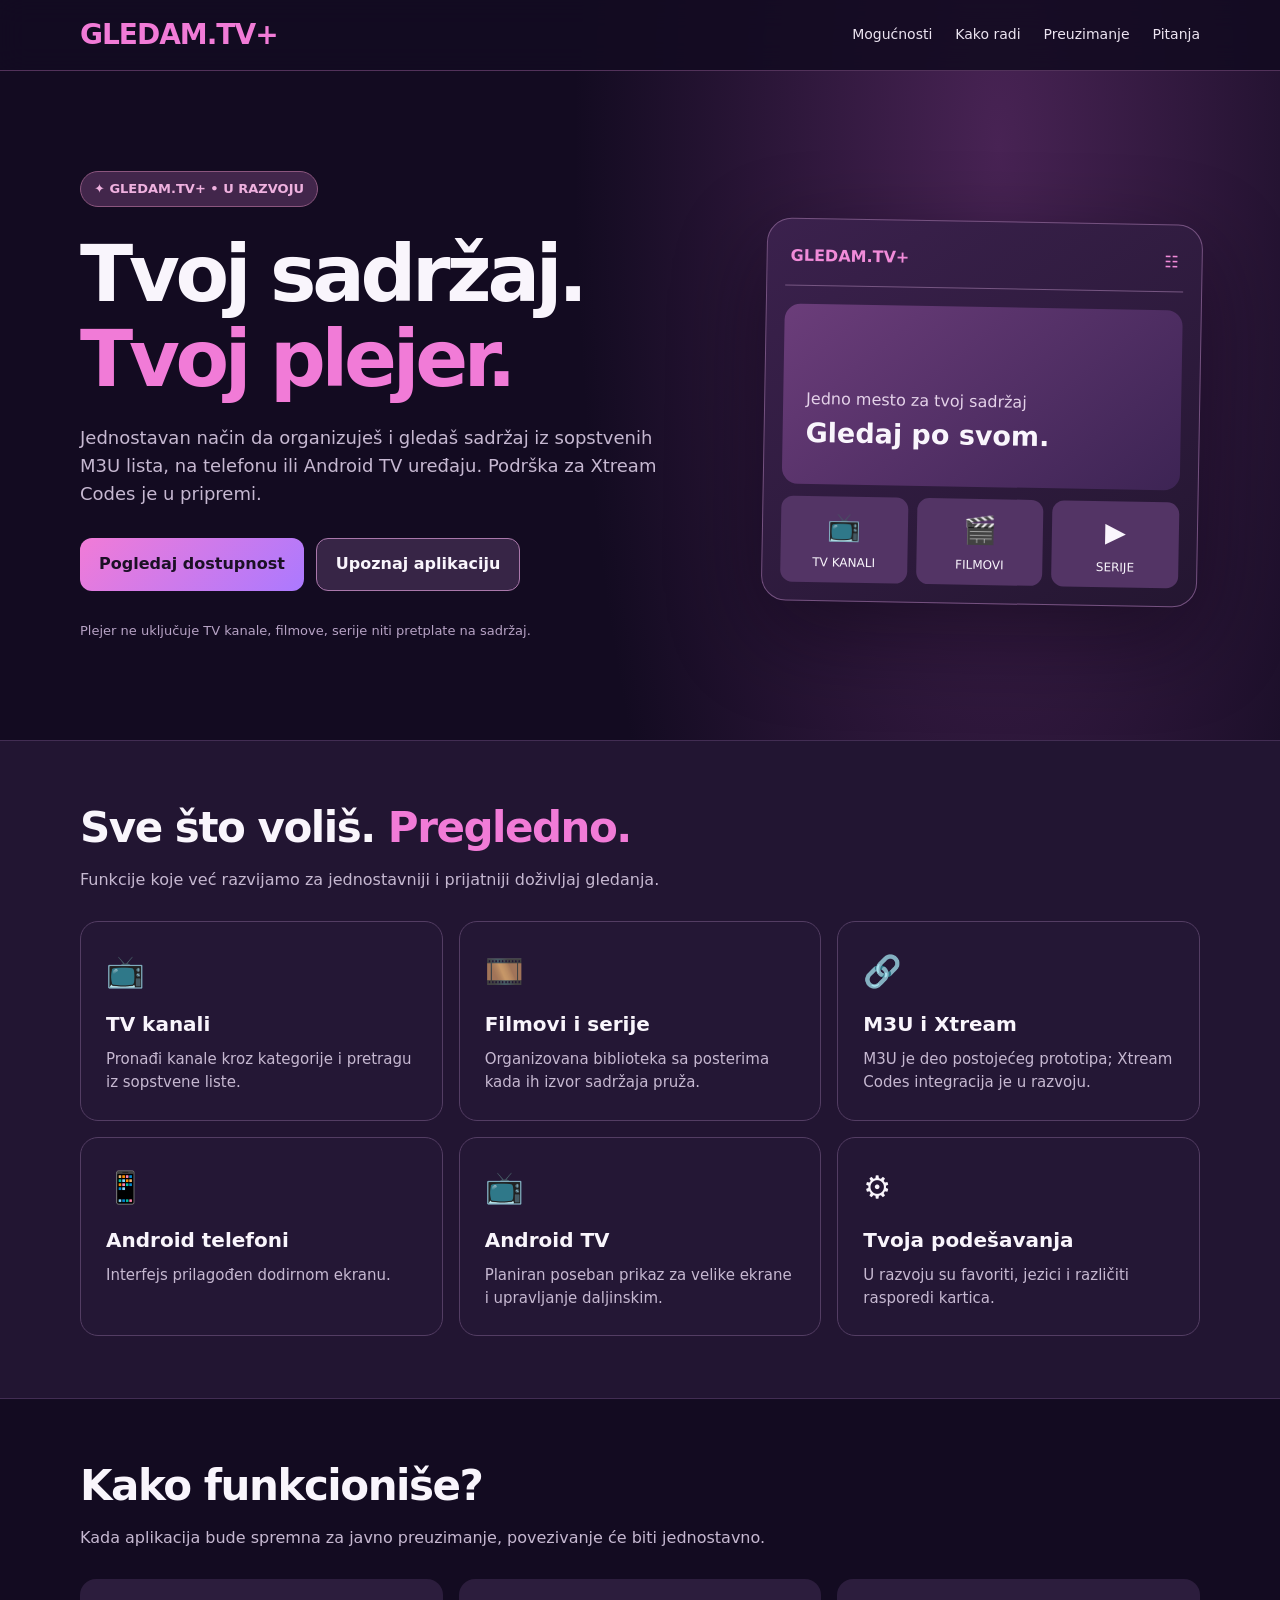
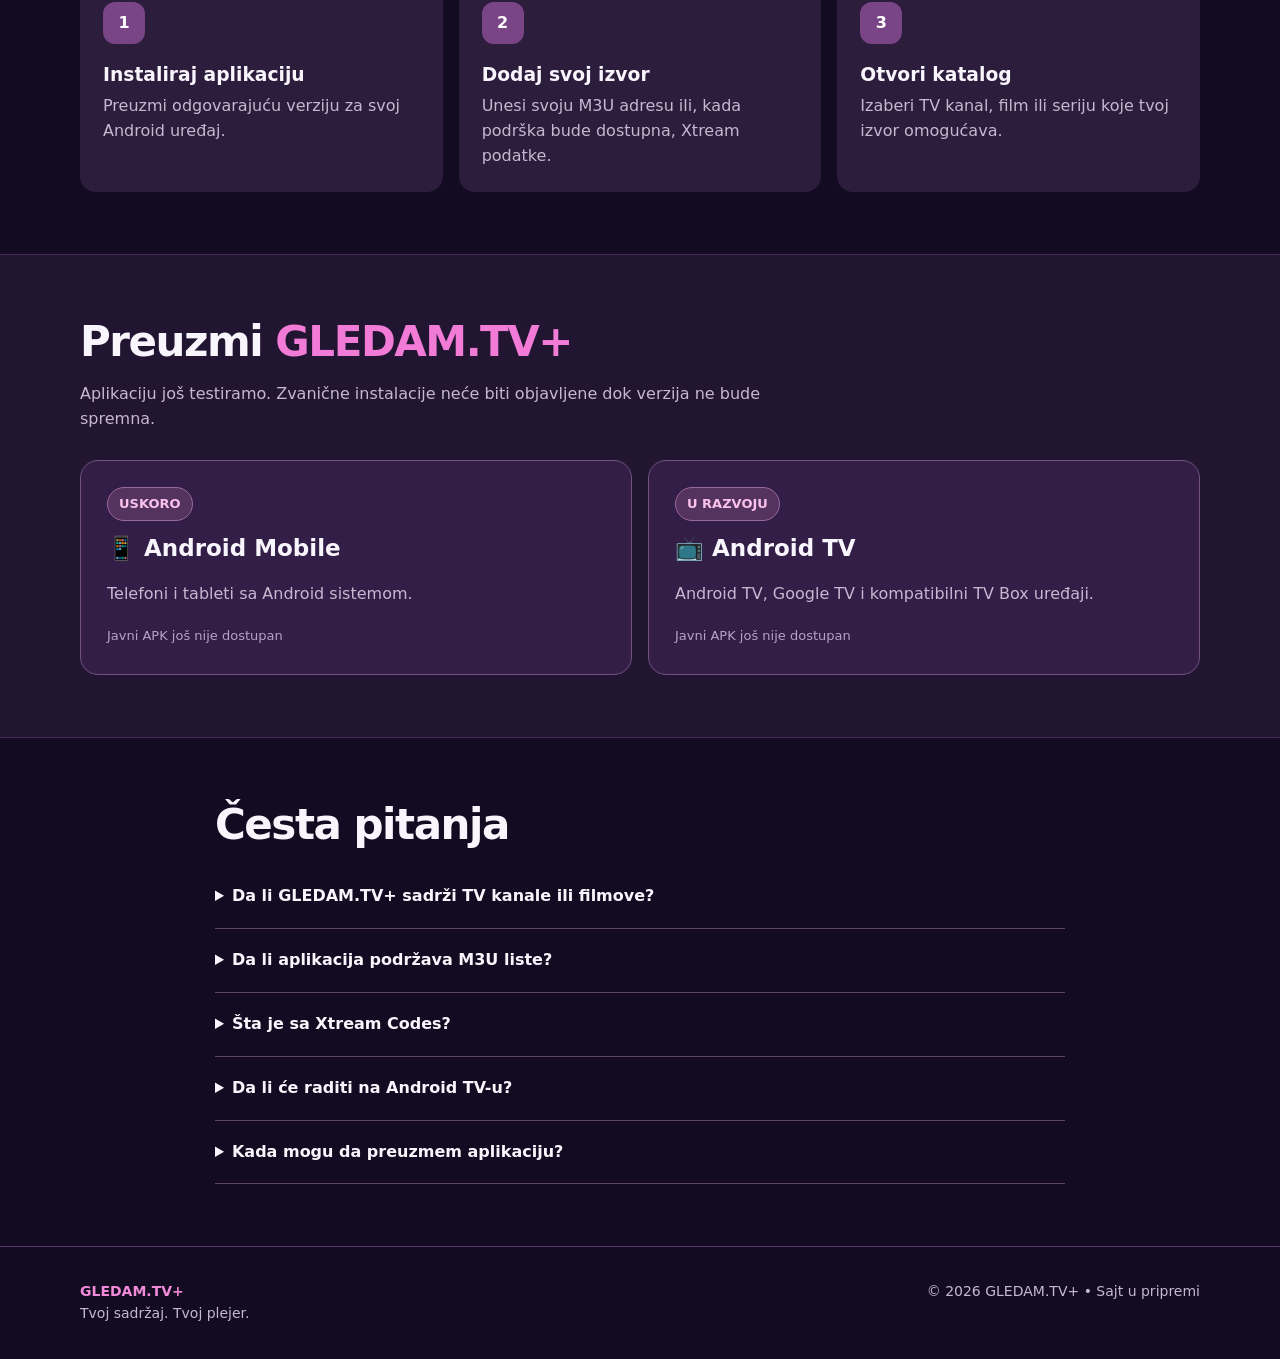
==== index.html @ 17473d29 "Add files via upload" ====
<!doctype html>
<html lang="sr">
<head>
  <meta charset="utf-8">
  <meta name="viewport" content="width=device-width, initial-scale=1">
  <meta name="theme-color" content="#130b21">
  <meta name="description" content="GLEDAM.TV+ je plejer za Android telefone i Android TV uređaje koji podržava korisničke M3U liste i planiranu Xtream Codes integraciju.">
  <title>GLEDAM.TV+ | Tvoj sadržaj. Tvoj plejer.</title>
  <style>
    :root{color-scheme:dark;--bg:#130b21;--panel:#241735;--panel2:#321e46;--ink:#f9f5fc;--muted:#c6b8d1;--pink:#f17bd7;--purple:#9d6cf1;--line:#594269}
    *{box-sizing:border-box}html{scroll-behavior:smooth}body{margin:0;background:radial-gradient(ellipse at 78% 5%,#482354 0%,transparent 30%),var(--bg);color:var(--ink);font-family:system-ui,-apple-system,"Segoe UI",Arial,sans-serif;line-height:1.55}a{color:inherit}button{font:inherit}.wrap{width:min(1120px,calc(100% - 36px));margin:auto}.skip{position:absolute;left:-9999px}.skip:focus{left:16px;top:10px;z-index:20;padding:12px;background:white;color:black}.top{position:sticky;top:0;z-index:10;background:#130b21e8;border-bottom:1px solid #52325a;backdrop-filter:blur(14px)}.bar{min-height:70px;display:flex;align-items:center;justify-content:space-between;gap:12px}.logo{font-size:clamp(21px,4vw,28px);font-weight:850;letter-spacing:-1px;color:var(--pink);text-decoration:none}.nav{display:flex;align-items:center;gap:23px}.nav a{text-decoration:none;color:#ece4f1;font-size:14px}.nav a:hover,.nav a:focus-visible{color:var(--pink)}.menu-toggle{display:none;border:1px solid var(--line);background:var(--panel);color:white;border-radius:10px;padding:8px 13px}.hero{padding:100px 0 86px;display:grid;grid-template-columns:1.2fr .8fr;align-items:center;gap:30px}.eyebrow{display:inline-flex;gap:8px;align-items:center;border:1px solid #8b567e;border-radius:40px;padding:7px 13px;color:#efb1df;background:#42264b;font-weight:600;font-size:13px}h1{font-size:clamp(42px,7vw,78px);line-height:1.09;letter-spacing:-.055em;margin:25px 0 22px}h1 span,.section-heading em{color:var(--pink);font-style:normal}.lead{font-size:18px;color:var(--muted);max-width:610px}.actions{display:flex;gap:12px;flex-wrap:wrap;margin:30px 0}.btn{display:inline-flex;justify-content:center;align-items:center;text-decoration:none;border:1px solid #aa78ab;background:#372546;border-radius:12px;padding:13px 19px;font-weight:700;min-height:48px}.btn.primary{background:linear-gradient(135deg,var(--pink),#ab79ff);border:0;color:#1b1025}.btn:hover{filter:brightness(1.12)}.small{font-size:13px;color:#b7a3c5}.showcase{background:linear-gradient(145deg,#3b214d,#241631);padding:18px;border:1px solid #755280;border-radius:25px;box-shadow:0 30px 90px #08041077;transform:rotate(1deg)}.showcase-header{display:flex;justify-content:space-between;align-items:center;border-bottom:1px solid #765682;padding:7px 5px 16px;color:#f18bd9;font-weight:800}.showcase-main{margin-top:18px;background:linear-gradient(140deg,#6b3d7a,#3d2454);border-radius:16px;padding:30px 23px;min-height:180px;display:flex;flex-direction:column;justify-content:end}.showcase-main b{font-size:27px}.showcase-main span{color:#e4d2e9}.tiles{display:grid;grid-template-columns:repeat(3,1fr);gap:9px;margin-top:12px}.tile{border-radius:12px;background:#533465;min-height:86px;display:flex;flex-direction:column;align-items:center;justify-content:center;font-size:12px;gap:6px}.tile span{font-size:27px}section{padding:62px 0;scroll-margin-top:80px}.section-heading{font-size:clamp(28px,4vw,42px);line-height:1.2;margin:0 0 15px;letter-spacing:-.035em}.section-lead{color:var(--muted);max-width:720px;margin:0 0 28px}.cards{display:grid;grid-template-columns:repeat(3,1fr);gap:16px}.card{background:var(--panel);border:1px solid #533d63;border-radius:18px;padding:25px}.card .symbol{font-size:31px}.card h3{margin:14px 0 8px;font-size:20px}.card p{margin:0;color:var(--muted);font-size:15px}.band{background:#221532;border-top:1px solid #422d53;border-bottom:1px solid #422d53}.steps{display:grid;grid-template-columns:repeat(3,1fr);gap:16px;counter-reset:steps}.step{counter-increment:steps;padding:23px;background:#2c1d3d;border-radius:16px}.step:before{content:counter(steps);display:grid;place-items:center;width:42px;height:42px;background:#794586;border-radius:12px;color:white;font-weight:900}.step h3{margin:16px 0 5px}.step p{color:var(--muted);margin:0}.downloads{display:grid;grid-template-columns:1fr 1fr;gap:16px}.download{border:1px solid #72527e;background:var(--panel2);border-radius:18px;padding:26px}.download h3{font-size:23px;margin:10px 0}.download p{color:var(--muted)}.pill{display:inline-block;background:#54335e;border:1px solid #9868a2;border-radius:50px;color:#f9c1ec;padding:6px 11px;font-size:13px;font-weight:750}.faq{max-width:850px}details{border-bottom:1px solid #5a4468;padding:19px 0}summary{cursor:pointer;font-weight:700}details p{color:var(--muted);margin:12px 0 0}footer{border-top:1px solid #4f3861;padding:34px 0;color:var(--muted);font-size:14px}.footer-row{display:flex;justify-content:space-between;gap:16px;flex-wrap:wrap}a:focus-visible,button:focus-visible,summary:focus-visible{outline:3px solid #ffc4eb;outline-offset:3px}@media(max-width:800px){.hero{grid-template-columns:1fr;padding:63px 0}.showcase{max-width:540px;transform:none}.cards,.steps{grid-template-columns:1fr 1fr}}@media(max-width:580px){.menu-toggle{display:block}.nav{display:none;position:absolute;top:70px;left:0;right:0;background:#21142f;border-bottom:1px solid #72527e;flex-direction:column;align-items:stretch;padding:18px}.nav.open{display:flex}.nav a{padding:7px}.cards,.steps,.downloads{grid-template-columns:1fr}.hero{padding:50px 0 32px}section{padding:45px 0}.actions .btn{width:100%}}
  </style>
</head>
<body>
  <a class="skip" href="#main">Pređi na sadržaj</a>
  <header class="top"><div class="wrap bar"><a class="logo" href="#vrh">GLEDAM.TV+</a><button class="menu-toggle" id="menuToggle" aria-expanded="false" aria-controls="nav">☰ Meni</button><nav id="nav" class="nav" aria-label="Glavna navigacija"><a href="#mogucnosti">Mogućnosti</a><a href="#kako-radi">Kako radi</a><a href="#preuzmi">Preuzimanje</a><a href="#pitanja">Pitanja</a></nav></div></header>
  <main id="main">
    <div class="wrap hero" id="vrh"><div><span class="eyebrow">✦ GLEDAM.TV+ • U RAZVOJU</span><h1>Tvoj sadržaj.<br><span>Tvoj plejer.</span></h1><p class="lead">Jednostavan način da organizuješ i gledaš sadržaj iz sopstvenih M3U lista, na telefonu ili Android TV uređaju. Podrška za Xtream Codes je u pripremi.</p><div class="actions"><a class="btn primary" href="#preuzmi">Pogledaj dostupnost</a><a class="btn" href="#mogucnosti">Upoznaj aplikaciju</a></div><p class="small">Plejer ne uključuje TV kanale, filmove, serije niti pretplate na sadržaj.</p></div><div class="showcase" aria-label="Ilustrativni pregled buduće aplikacije"><div class="showcase-header"><span>GLEDAM.TV+</span><span>☷</span></div><div class="showcase-main"><span>Jedno mesto za tvoj sadržaj</span><b>Gledaj po svom.</b></div><div class="tiles"><div class="tile"><span>📺</span>TV KANALI</div><div class="tile"><span>🎬</span>FILMOVI</div><div class="tile"><span>▶</span>SERIJE</div></div></div></div>
    <section class="band" id="mogucnosti"><div class="wrap"><h2 class="section-heading">Sve što voliš. <em>Pregledno.</em></h2><p class="section-lead">Funkcije koje već razvijamo za jednostavniji i prijatniji doživljaj gledanja.</p><div class="cards"><article class="card"><div class="symbol">📺</div><h3>TV kanali</h3><p>Pronađi kanale kroz kategorije i pretragu iz sopstvene liste.</p></article><article class="card"><div class="symbol">🎞️</div><h3>Filmovi i serije</h3><p>Organizovana biblioteka sa posterima kada ih izvor sadržaja pruža.</p></article><article class="card"><div class="symbol">🔗</div><h3>M3U i Xtream</h3><p>M3U je deo postojećeg prototipa; Xtream Codes integracija je u razvoju.</p></article><article class="card"><div class="symbol">📱</div><h3>Android telefoni</h3><p>Interfejs prilagođen dodirnom ekranu.</p></article><article class="card"><div class="symbol">📺</div><h3>Android TV</h3><p>Planiran poseban prikaz za velike ekrane i upravljanje daljinskim.</p></article><article class="card"><div class="symbol">⚙️</div><h3>Tvoja podešavanja</h3><p>U razvoju su favoriti, jezici i različiti rasporedi kartica.</p></article></div></div></section>
    <section id="kako-radi"><div class="wrap"><h2 class="section-heading">Kako funkcioniše?</h2><p class="section-lead">Kada aplikacija bude spremna za javno preuzimanje, povezivanje će biti jednostavno.</p><div class="steps"><div class="step"><h3>Instaliraj aplikaciju</h3><p>Preuzmi odgovarajuću verziju za svoj Android uređaj.</p></div><div class="step"><h3>Dodaj svoj izvor</h3><p>Unesi svoju M3U adresu ili, kada podrška bude dostupna, Xtream podatke.</p></div><div class="step"><h3>Otvori katalog</h3><p>Izaberi TV kanal, film ili seriju koje tvoj izvor omogućava.</p></div></div></div></section>
    <section class="band" id="preuzmi"><div class="wrap"><h2 class="section-heading">Preuzmi <em>GLEDAM.TV+</em></h2><p class="section-lead">Aplikaciju još testiramo. Zvanične instalacije neće biti objavljene dok verzija ne bude spremna.</p><div class="downloads"><article class="download"><span class="pill">USKORO</span><h3>📱 Android Mobile</h3><p>Telefoni i tableti sa Android sistemom.</p><span class="small">Javni APK još nije dostupan</span></article><article class="download"><span class="pill">U RAZVOJU</span><h3>📺 Android TV</h3><p>Android TV, Google TV i kompatibilni TV Box uređaji.</p><span class="small">Javni APK još nije dostupan</span></article></div></div></section>
    <section id="pitanja"><div class="wrap faq"><h2 class="section-heading">Česta pitanja</h2><details><summary>Da li GLEDAM.TV+ sadrži TV kanale ili filmove?</summary><p>Ne. GLEDAM.TV+ je plejer. Korisnik dodaje svoj izvor sadržaja i odgovoran je za njegovo ovlašćeno korišćenje.</p></details><details><summary>Da li aplikacija podržava M3U liste?</summary><p>M3U podrška postoji u razvojnom prototipu. Javno izdanje još nije dostupno.</p></details><details><summary>Šta je sa Xtream Codes?</summary><p>Integracija je u razvoju i biće dostupna kada je završimo i testiramo.</p></details><details><summary>Da li će raditi na Android TV-u?</summary><p>Planiramo verziju prilagođenu televizorima i daljinskom upravljaču. Kompatibilnost ćemo potvrditi testiranjem.</p></details><details><summary>Kada mogu da preuzmem aplikaciju?</summary><p>Datum javnog izdanja još nije određen. Ova stranica će biti ažurirana kada instalacioni fajl bude spreman.</p></details></div></section>
  </main>
  <footer><div class="wrap footer-row"><div><strong style="color:#f18bd9">GLEDAM.TV+</strong><br>Tvoj sadržaj. Tvoj plejer.</div><div>© <span id="year">2026</span> GLEDAM.TV+ • Sajt u pripremi</div></div></footer>
  <script>
    const btn=document.getElementById('menuToggle'),nav=document.getElementById('nav');
    btn.addEventListener('click',()=>{const open=nav.classList.toggle('open');btn.setAttribute('aria-expanded',String(open));});
    nav.querySelectorAll('a').forEach(a=>a.addEventListener('click',()=>{nav.classList.remove('open');btn.setAttribute('aria-expanded','false');}));
    document.getElementById('year').textContent=new Date().getFullYear();
  </script>
</body>
</html>
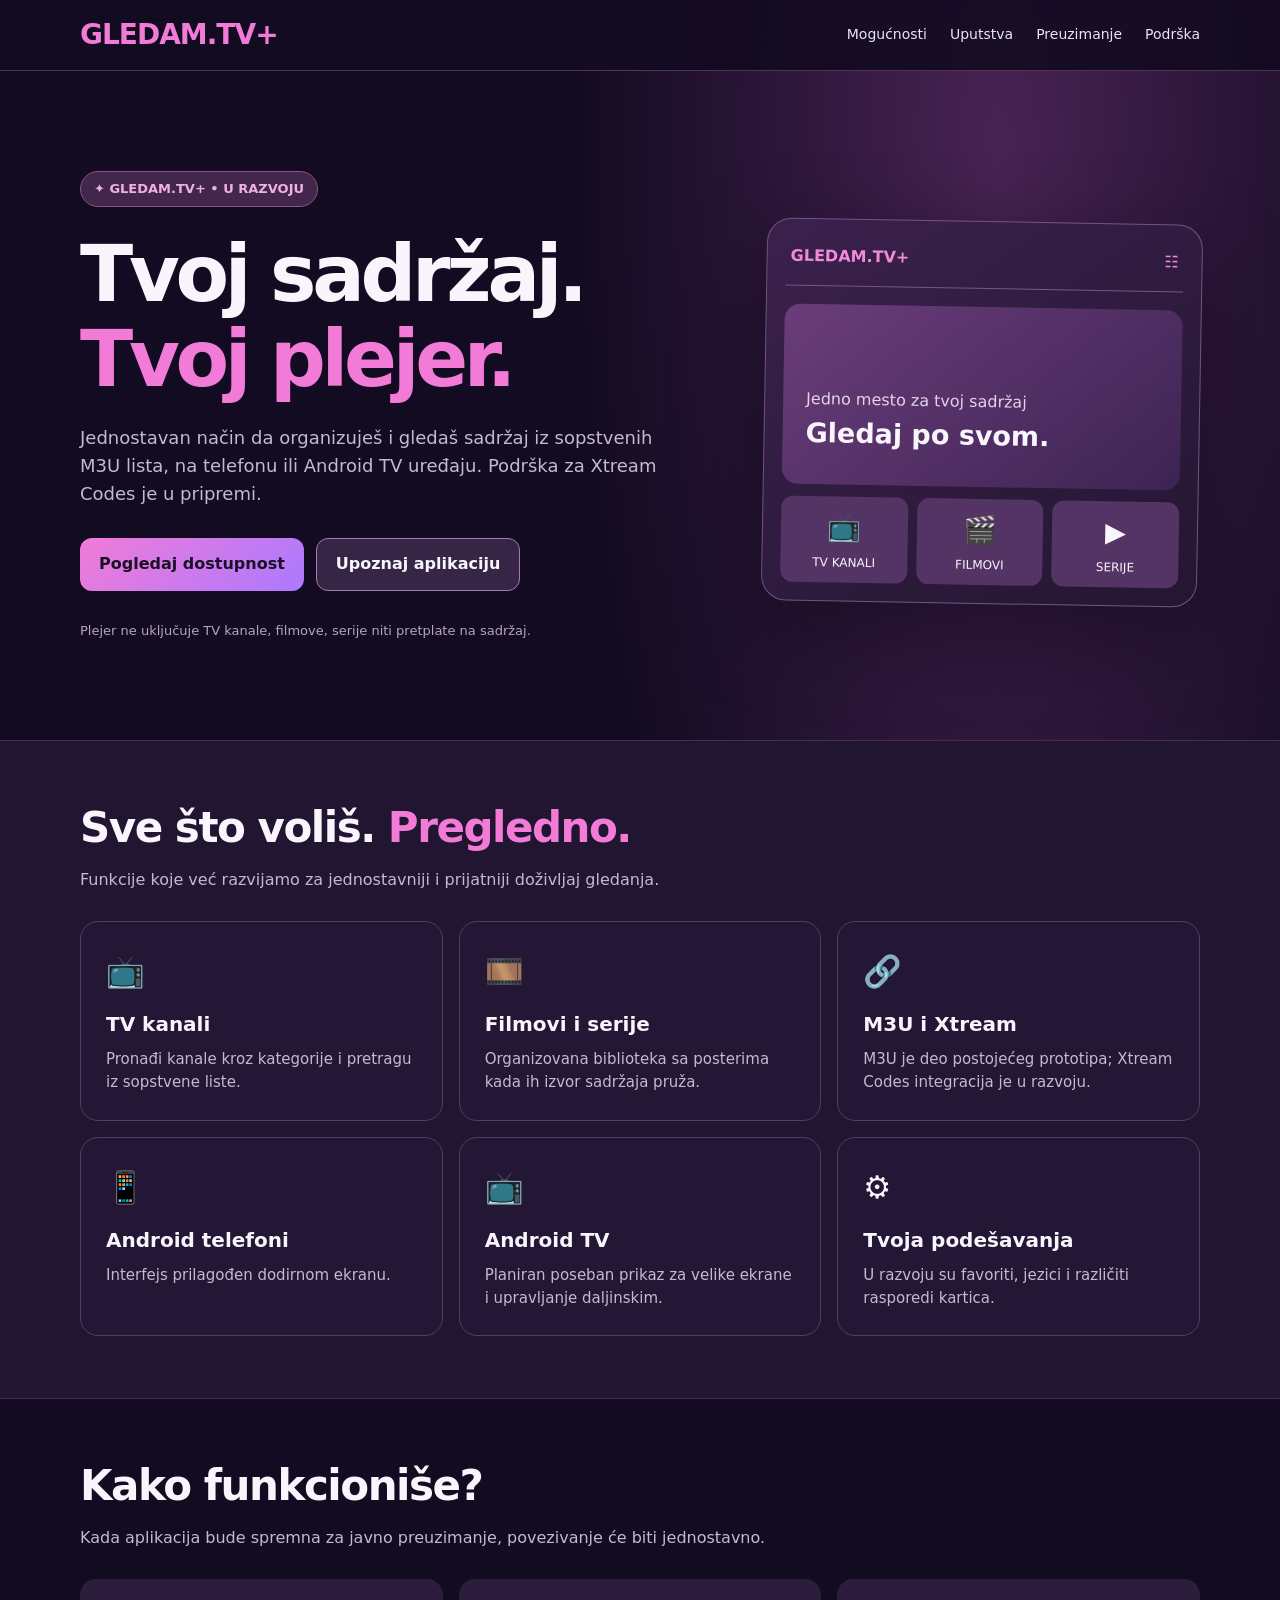
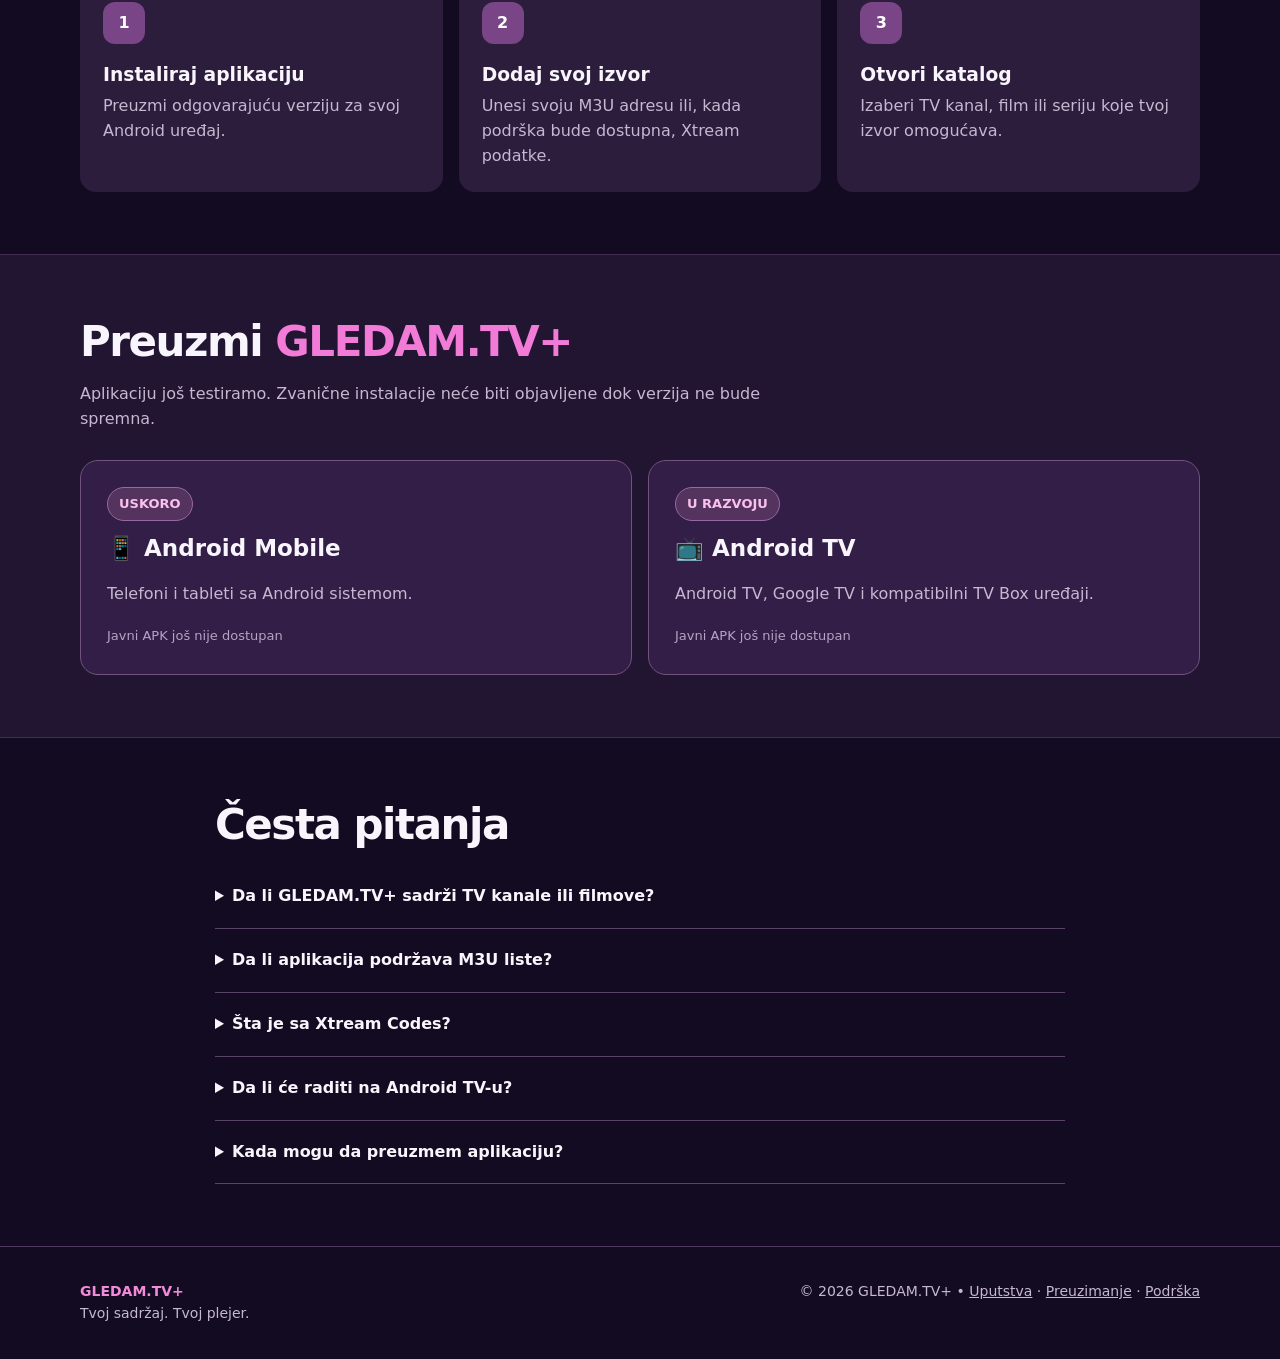
==== commit aae69520: "Add files via upload" ====
--- a/index.html
+++ b/index.html
@@ -13,15 +13,15 @@
 </head>
 <body>
   <a class="skip" href="#main">Pređi na sadržaj</a>
-  <header class="top"><div class="wrap bar"><a class="logo" href="#vrh">GLEDAM.TV+</a><button class="menu-toggle" id="menuToggle" aria-expanded="false" aria-controls="nav">☰ Meni</button><nav id="nav" class="nav" aria-label="Glavna navigacija"><a href="#mogucnosti">Mogućnosti</a><a href="#kako-radi">Kako radi</a><a href="#preuzmi">Preuzimanje</a><a href="#pitanja">Pitanja</a></nav></div></header>
+  <header class="top"><div class="wrap bar"><a class="logo" href="#vrh">GLEDAM.TV+</a><button class="menu-toggle" id="menuToggle" aria-expanded="false" aria-controls="nav">☰ Meni</button><nav id="nav" class="nav" aria-label="Glavna navigacija"><a href="index.html#mogucnosti">Mogućnosti</a><a href="uputstva.html">Uputstva</a><a href="preuzimanje.html">Preuzimanje</a><a href="podrska.html">Podrška</a></nav></div></header>
   <main id="main">
-    <div class="wrap hero" id="vrh"><div><span class="eyebrow">✦ GLEDAM.TV+ • U RAZVOJU</span><h1>Tvoj sadržaj.<br><span>Tvoj plejer.</span></h1><p class="lead">Jednostavan način da organizuješ i gledaš sadržaj iz sopstvenih M3U lista, na telefonu ili Android TV uređaju. Podrška za Xtream Codes je u pripremi.</p><div class="actions"><a class="btn primary" href="#preuzmi">Pogledaj dostupnost</a><a class="btn" href="#mogucnosti">Upoznaj aplikaciju</a></div><p class="small">Plejer ne uključuje TV kanale, filmove, serije niti pretplate na sadržaj.</p></div><div class="showcase" aria-label="Ilustrativni pregled buduće aplikacije"><div class="showcase-header"><span>GLEDAM.TV+</span><span>☷</span></div><div class="showcase-main"><span>Jedno mesto za tvoj sadržaj</span><b>Gledaj po svom.</b></div><div class="tiles"><div class="tile"><span>📺</span>TV KANALI</div><div class="tile"><span>🎬</span>FILMOVI</div><div class="tile"><span>▶</span>SERIJE</div></div></div></div>
+    <div class="wrap hero" id="vrh"><div><span class="eyebrow">✦ GLEDAM.TV+ • U RAZVOJU</span><h1>Tvoj sadržaj.<br><span>Tvoj plejer.</span></h1><p class="lead">Jednostavan način da organizuješ i gledaš sadržaj iz sopstvenih M3U lista, na telefonu ili Android TV uređaju. Podrška za Xtream Codes je u pripremi.</p><div class="actions"><a class="btn primary" href="preuzimanje.html">Pogledaj dostupnost</a><a class="btn" href="index.html#mogucnosti">Upoznaj aplikaciju</a></div><p class="small">Plejer ne uključuje TV kanale, filmove, serije niti pretplate na sadržaj.</p></div><div class="showcase" aria-label="Ilustrativni pregled buduće aplikacije"><div class="showcase-header"><span>GLEDAM.TV+</span><span>☷</span></div><div class="showcase-main"><span>Jedno mesto za tvoj sadržaj</span><b>Gledaj po svom.</b></div><div class="tiles"><div class="tile"><span>📺</span>TV KANALI</div><div class="tile"><span>🎬</span>FILMOVI</div><div class="tile"><span>▶</span>SERIJE</div></div></div></div>
     <section class="band" id="mogucnosti"><div class="wrap"><h2 class="section-heading">Sve što voliš. <em>Pregledno.</em></h2><p class="section-lead">Funkcije koje već razvijamo za jednostavniji i prijatniji doživljaj gledanja.</p><div class="cards"><article class="card"><div class="symbol">📺</div><h3>TV kanali</h3><p>Pronađi kanale kroz kategorije i pretragu iz sopstvene liste.</p></article><article class="card"><div class="symbol">🎞️</div><h3>Filmovi i serije</h3><p>Organizovana biblioteka sa posterima kada ih izvor sadržaja pruža.</p></article><article class="card"><div class="symbol">🔗</div><h3>M3U i Xtream</h3><p>M3U je deo postojećeg prototipa; Xtream Codes integracija je u razvoju.</p></article><article class="card"><div class="symbol">📱</div><h3>Android telefoni</h3><p>Interfejs prilagođen dodirnom ekranu.</p></article><article class="card"><div class="symbol">📺</div><h3>Android TV</h3><p>Planiran poseban prikaz za velike ekrane i upravljanje daljinskim.</p></article><article class="card"><div class="symbol">⚙️</div><h3>Tvoja podešavanja</h3><p>U razvoju su favoriti, jezici i različiti rasporedi kartica.</p></article></div></div></section>
     <section id="kako-radi"><div class="wrap"><h2 class="section-heading">Kako funkcioniše?</h2><p class="section-lead">Kada aplikacija bude spremna za javno preuzimanje, povezivanje će biti jednostavno.</p><div class="steps"><div class="step"><h3>Instaliraj aplikaciju</h3><p>Preuzmi odgovarajuću verziju za svoj Android uređaj.</p></div><div class="step"><h3>Dodaj svoj izvor</h3><p>Unesi svoju M3U adresu ili, kada podrška bude dostupna, Xtream podatke.</p></div><div class="step"><h3>Otvori katalog</h3><p>Izaberi TV kanal, film ili seriju koje tvoj izvor omogućava.</p></div></div></div></section>
     <section class="band" id="preuzmi"><div class="wrap"><h2 class="section-heading">Preuzmi <em>GLEDAM.TV+</em></h2><p class="section-lead">Aplikaciju još testiramo. Zvanične instalacije neće biti objavljene dok verzija ne bude spremna.</p><div class="downloads"><article class="download"><span class="pill">USKORO</span><h3>📱 Android Mobile</h3><p>Telefoni i tableti sa Android sistemom.</p><span class="small">Javni APK još nije dostupan</span></article><article class="download"><span class="pill">U RAZVOJU</span><h3>📺 Android TV</h3><p>Android TV, Google TV i kompatibilni TV Box uređaji.</p><span class="small">Javni APK još nije dostupan</span></article></div></div></section>
     <section id="pitanja"><div class="wrap faq"><h2 class="section-heading">Česta pitanja</h2><details><summary>Da li GLEDAM.TV+ sadrži TV kanale ili filmove?</summary><p>Ne. GLEDAM.TV+ je plejer. Korisnik dodaje svoj izvor sadržaja i odgovoran je za njegovo ovlašćeno korišćenje.</p></details><details><summary>Da li aplikacija podržava M3U liste?</summary><p>M3U podrška postoji u razvojnom prototipu. Javno izdanje još nije dostupno.</p></details><details><summary>Šta je sa Xtream Codes?</summary><p>Integracija je u razvoju i biće dostupna kada je završimo i testiramo.</p></details><details><summary>Da li će raditi na Android TV-u?</summary><p>Planiramo verziju prilagođenu televizorima i daljinskom upravljaču. Kompatibilnost ćemo potvrditi testiranjem.</p></details><details><summary>Kada mogu da preuzmem aplikaciju?</summary><p>Datum javnog izdanja još nije određen. Ova stranica će biti ažurirana kada instalacioni fajl bude spreman.</p></details></div></section>
   </main>
-  <footer><div class="wrap footer-row"><div><strong style="color:#f18bd9">GLEDAM.TV+</strong><br>Tvoj sadržaj. Tvoj plejer.</div><div>© <span id="year">2026</span> GLEDAM.TV+ • Sajt u pripremi</div></div></footer>
+  <footer><div class="wrap footer-row"><div><strong style="color:#f18bd9">GLEDAM.TV+</strong><br>Tvoj sadržaj. Tvoj plejer.</div><div>© <span id="year">2026</span> GLEDAM.TV+ • <a href="uputstva.html">Uputstva</a> · <a href="preuzimanje.html">Preuzimanje</a> · <a href="podrska.html">Podrška</a></div></div></footer>
   <script>
     const btn=document.getElementById('menuToggle'),nav=document.getElementById('nav');
     btn.addEventListener('click',()=>{const open=nav.classList.toggle('open');btn.setAttribute('aria-expanded',String(open));});
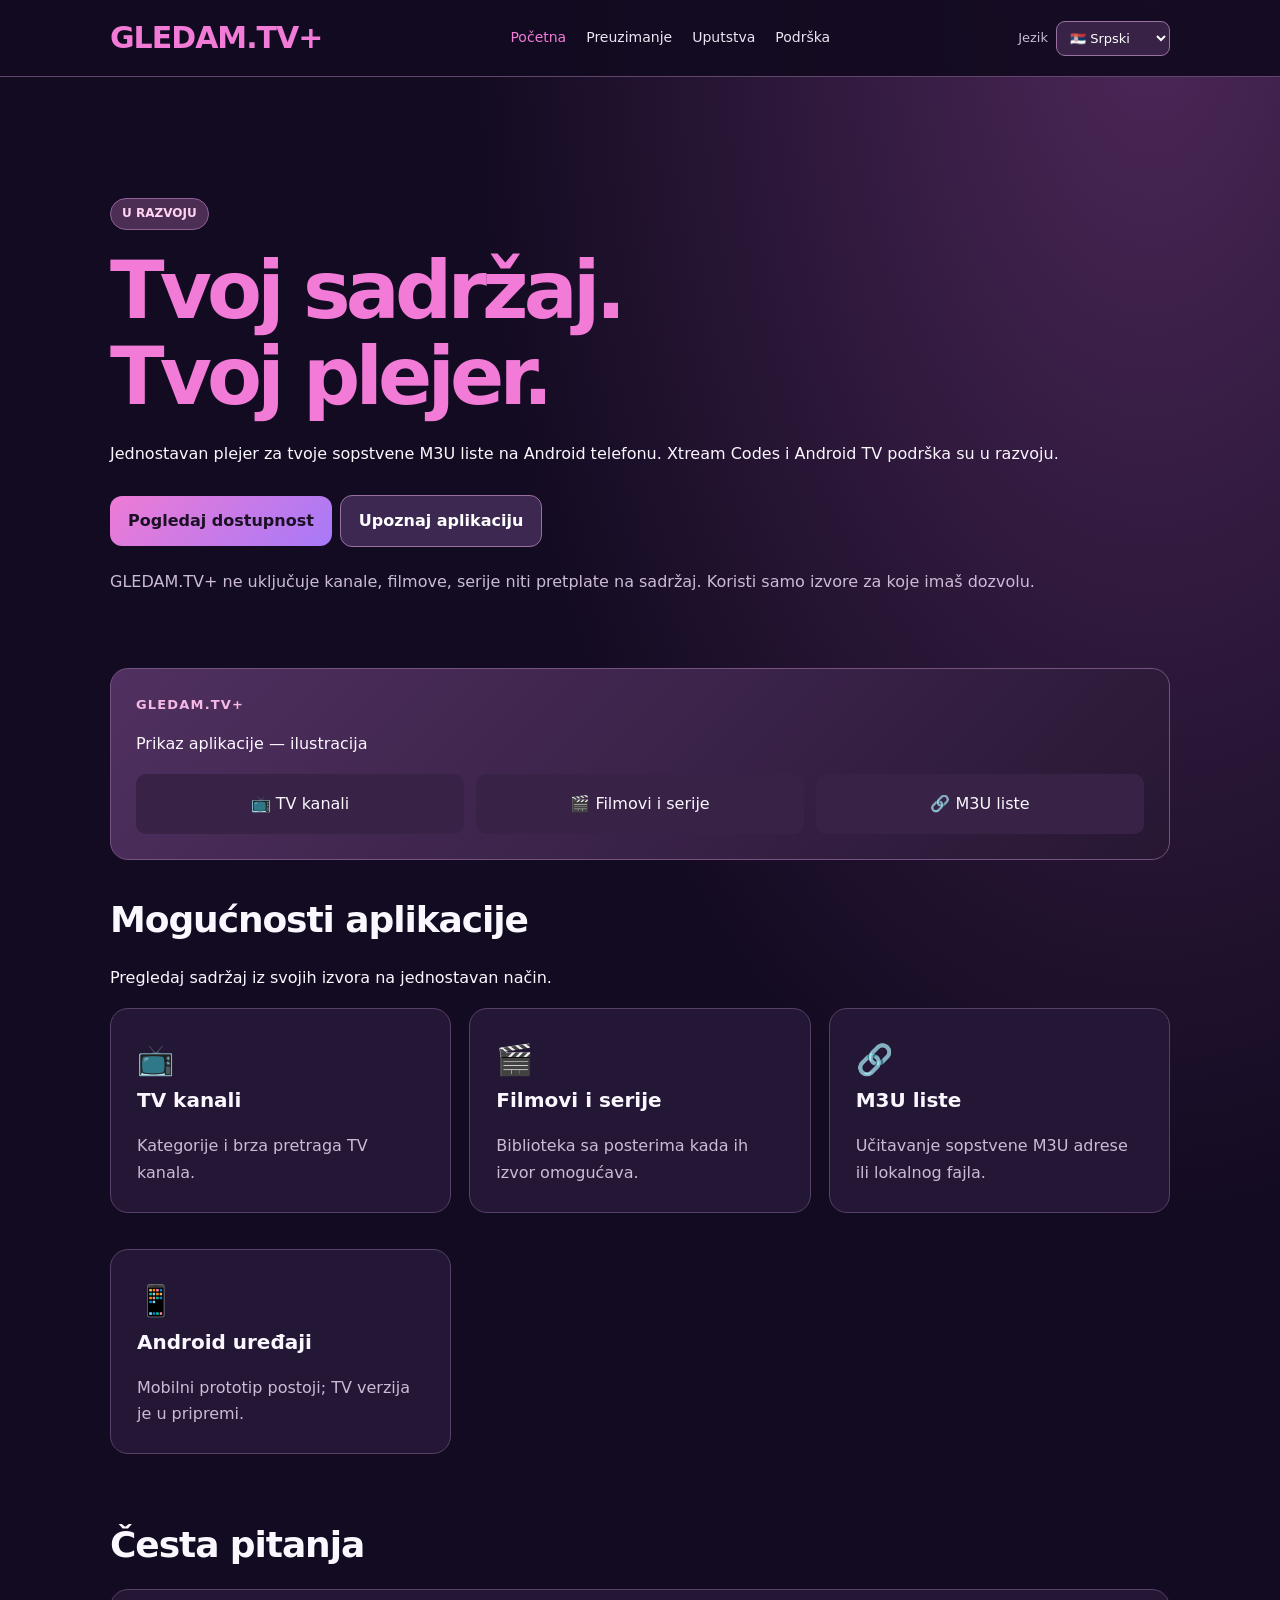
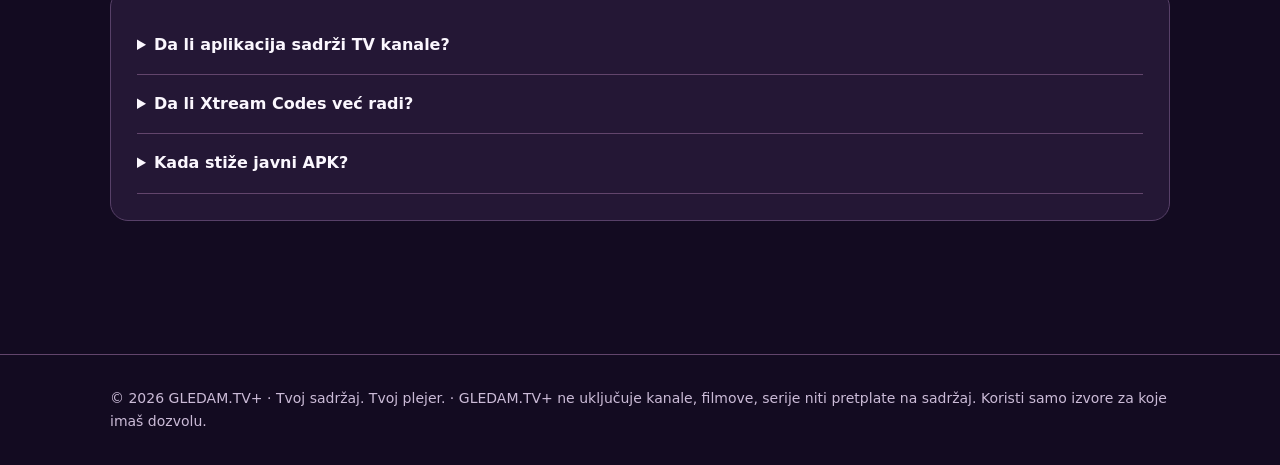
==== commit aa9dc3cf: "Add files via upload" ====
--- a/index.html
+++ b/index.html
@@ -1,32 +1 @@
-<!doctype html>
-<html lang="sr">
-<head>
-  <meta charset="utf-8">
-  <meta name="viewport" content="width=device-width, initial-scale=1">
-  <meta name="theme-color" content="#130b21">
-  <meta name="description" content="GLEDAM.TV+ je plejer za Android telefone i Android TV uređaje koji podržava korisničke M3U liste i planiranu Xtream Codes integraciju.">
-  <title>GLEDAM.TV+ | Tvoj sadržaj. Tvoj plejer.</title>
-  <style>
-    :root{color-scheme:dark;--bg:#130b21;--panel:#241735;--panel2:#321e46;--ink:#f9f5fc;--muted:#c6b8d1;--pink:#f17bd7;--purple:#9d6cf1;--line:#594269}
-    *{box-sizing:border-box}html{scroll-behavior:smooth}body{margin:0;background:radial-gradient(ellipse at 78% 5%,#482354 0%,transparent 30%),var(--bg);color:var(--ink);font-family:system-ui,-apple-system,"Segoe UI",Arial,sans-serif;line-height:1.55}a{color:inherit}button{font:inherit}.wrap{width:min(1120px,calc(100% - 36px));margin:auto}.skip{position:absolute;left:-9999px}.skip:focus{left:16px;top:10px;z-index:20;padding:12px;background:white;color:black}.top{position:sticky;top:0;z-index:10;background:#130b21e8;border-bottom:1px solid #52325a;backdrop-filter:blur(14px)}.bar{min-height:70px;display:flex;align-items:center;justify-content:space-between;gap:12px}.logo{font-size:clamp(21px,4vw,28px);font-weight:850;letter-spacing:-1px;color:var(--pink);text-decoration:none}.nav{display:flex;align-items:center;gap:23px}.nav a{text-decoration:none;color:#ece4f1;font-size:14px}.nav a:hover,.nav a:focus-visible{color:var(--pink)}.menu-toggle{display:none;border:1px solid var(--line);background:var(--panel);color:white;border-radius:10px;padding:8px 13px}.hero{padding:100px 0 86px;display:grid;grid-template-columns:1.2fr .8fr;align-items:center;gap:30px}.eyebrow{display:inline-flex;gap:8px;align-items:center;border:1px solid #8b567e;border-radius:40px;padding:7px 13px;color:#efb1df;background:#42264b;font-weight:600;font-size:13px}h1{font-size:clamp(42px,7vw,78px);line-height:1.09;letter-spacing:-.055em;margin:25px 0 22px}h1 span,.section-heading em{color:var(--pink);font-style:normal}.lead{font-size:18px;color:var(--muted);max-width:610px}.actions{display:flex;gap:12px;flex-wrap:wrap;margin:30px 0}.btn{display:inline-flex;justify-content:center;align-items:center;text-decoration:none;border:1px solid #aa78ab;background:#372546;border-radius:12px;padding:13px 19px;font-weight:700;min-height:48px}.btn.primary{background:linear-gradient(135deg,var(--pink),#ab79ff);border:0;color:#1b1025}.btn:hover{filter:brightness(1.12)}.small{font-size:13px;color:#b7a3c5}.showcase{background:linear-gradient(145deg,#3b214d,#241631);padding:18px;border:1px solid #755280;border-radius:25px;box-shadow:0 30px 90px #08041077;transform:rotate(1deg)}.showcase-header{display:flex;justify-content:space-between;align-items:center;border-bottom:1px solid #765682;padding:7px 5px 16px;color:#f18bd9;font-weight:800}.showcase-main{margin-top:18px;background:linear-gradient(140deg,#6b3d7a,#3d2454);border-radius:16px;padding:30px 23px;min-height:180px;display:flex;flex-direction:column;justify-content:end}.showcase-main b{font-size:27px}.showcase-main span{color:#e4d2e9}.tiles{display:grid;grid-template-columns:repeat(3,1fr);gap:9px;margin-top:12px}.tile{border-radius:12px;background:#533465;min-height:86px;display:flex;flex-direction:column;align-items:center;justify-content:center;font-size:12px;gap:6px}.tile span{font-size:27px}section{padding:62px 0;scroll-margin-top:80px}.section-heading{font-size:clamp(28px,4vw,42px);line-height:1.2;margin:0 0 15px;letter-spacing:-.035em}.section-lead{color:var(--muted);max-width:720px;margin:0 0 28px}.cards{display:grid;grid-template-columns:repeat(3,1fr);gap:16px}.card{background:var(--panel);border:1px solid #533d63;border-radius:18px;padding:25px}.card .symbol{font-size:31px}.card h3{margin:14px 0 8px;font-size:20px}.card p{margin:0;color:var(--muted);font-size:15px}.band{background:#221532;border-top:1px solid #422d53;border-bottom:1px solid #422d53}.steps{display:grid;grid-template-columns:repeat(3,1fr);gap:16px;counter-reset:steps}.step{counter-increment:steps;padding:23px;background:#2c1d3d;border-radius:16px}.step:before{content:counter(steps);display:grid;place-items:center;width:42px;height:42px;background:#794586;border-radius:12px;color:white;font-weight:900}.step h3{margin:16px 0 5px}.step p{color:var(--muted);margin:0}.downloads{display:grid;grid-template-columns:1fr 1fr;gap:16px}.download{border:1px solid #72527e;background:var(--panel2);border-radius:18px;padding:26px}.download h3{font-size:23px;margin:10px 0}.download p{color:var(--muted)}.pill{display:inline-block;background:#54335e;border:1px solid #9868a2;border-radius:50px;color:#f9c1ec;padding:6px 11px;font-size:13px;font-weight:750}.faq{max-width:850px}details{border-bottom:1px solid #5a4468;padding:19px 0}summary{cursor:pointer;font-weight:700}details p{color:var(--muted);margin:12px 0 0}footer{border-top:1px solid #4f3861;padding:34px 0;color:var(--muted);font-size:14px}.footer-row{display:flex;justify-content:space-between;gap:16px;flex-wrap:wrap}a:focus-visible,button:focus-visible,summary:focus-visible{outline:3px solid #ffc4eb;outline-offset:3px}@media(max-width:800px){.hero{grid-template-columns:1fr;padding:63px 0}.showcase{max-width:540px;transform:none}.cards,.steps{grid-template-columns:1fr 1fr}}@media(max-width:580px){.menu-toggle{display:block}.nav{display:none;position:absolute;top:70px;left:0;right:0;background:#21142f;border-bottom:1px solid #72527e;flex-direction:column;align-items:stretch;padding:18px}.nav.open{display:flex}.nav a{padding:7px}.cards,.steps,.downloads{grid-template-columns:1fr}.hero{padding:50px 0 32px}section{padding:45px 0}.actions .btn{width:100%}}
-  </style>
-</head>
-<body>
-  <a class="skip" href="#main">Pređi na sadržaj</a>
-  <header class="top"><div class="wrap bar"><a class="logo" href="#vrh">GLEDAM.TV+</a><button class="menu-toggle" id="menuToggle" aria-expanded="false" aria-controls="nav">☰ Meni</button><nav id="nav" class="nav" aria-label="Glavna navigacija"><a href="index.html#mogucnosti">Mogućnosti</a><a href="uputstva.html">Uputstva</a><a href="preuzimanje.html">Preuzimanje</a><a href="podrska.html">Podrška</a></nav></div></header>
-  <main id="main">
-    <div class="wrap hero" id="vrh"><div><span class="eyebrow">✦ GLEDAM.TV+ • U RAZVOJU</span><h1>Tvoj sadržaj.<br><span>Tvoj plejer.</span></h1><p class="lead">Jednostavan način da organizuješ i gledaš sadržaj iz sopstvenih M3U lista, na telefonu ili Android TV uređaju. Podrška za Xtream Codes je u pripremi.</p><div class="actions"><a class="btn primary" href="preuzimanje.html">Pogledaj dostupnost</a><a class="btn" href="index.html#mogucnosti">Upoznaj aplikaciju</a></div><p class="small">Plejer ne uključuje TV kanale, filmove, serije niti pretplate na sadržaj.</p></div><div class="showcase" aria-label="Ilustrativni pregled buduće aplikacije"><div class="showcase-header"><span>GLEDAM.TV+</span><span>☷</span></div><div class="showcase-main"><span>Jedno mesto za tvoj sadržaj</span><b>Gledaj po svom.</b></div><div class="tiles"><div class="tile"><span>📺</span>TV KANALI</div><div class="tile"><span>🎬</span>FILMOVI</div><div class="tile"><span>▶</span>SERIJE</div></div></div></div>
-    <section class="band" id="mogucnosti"><div class="wrap"><h2 class="section-heading">Sve što voliš. <em>Pregledno.</em></h2><p class="section-lead">Funkcije koje već razvijamo za jednostavniji i prijatniji doživljaj gledanja.</p><div class="cards"><article class="card"><div class="symbol">📺</div><h3>TV kanali</h3><p>Pronađi kanale kroz kategorije i pretragu iz sopstvene liste.</p></article><article class="card"><div class="symbol">🎞️</div><h3>Filmovi i serije</h3><p>Organizovana biblioteka sa posterima kada ih izvor sadržaja pruža.</p></article><article class="card"><div class="symbol">🔗</div><h3>M3U i Xtream</h3><p>M3U je deo postojećeg prototipa; Xtream Codes integracija je u razvoju.</p></article><article class="card"><div class="symbol">📱</div><h3>Android telefoni</h3><p>Interfejs prilagođen dodirnom ekranu.</p></article><article class="card"><div class="symbol">📺</div><h3>Android TV</h3><p>Planiran poseban prikaz za velike ekrane i upravljanje daljinskim.</p></article><article class="card"><div class="symbol">⚙️</div><h3>Tvoja podešavanja</h3><p>U razvoju su favoriti, jezici i različiti rasporedi kartica.</p></article></div></div></section>
-    <section id="kako-radi"><div class="wrap"><h2 class="section-heading">Kako funkcioniše?</h2><p class="section-lead">Kada aplikacija bude spremna za javno preuzimanje, povezivanje će biti jednostavno.</p><div class="steps"><div class="step"><h3>Instaliraj aplikaciju</h3><p>Preuzmi odgovarajuću verziju za svoj Android uređaj.</p></div><div class="step"><h3>Dodaj svoj izvor</h3><p>Unesi svoju M3U adresu ili, kada podrška bude dostupna, Xtream podatke.</p></div><div class="step"><h3>Otvori katalog</h3><p>Izaberi TV kanal, film ili seriju koje tvoj izvor omogućava.</p></div></div></div></section>
-    <section class="band" id="preuzmi"><div class="wrap"><h2 class="section-heading">Preuzmi <em>GLEDAM.TV+</em></h2><p class="section-lead">Aplikaciju još testiramo. Zvanične instalacije neće biti objavljene dok verzija ne bude spremna.</p><div class="downloads"><article class="download"><span class="pill">USKORO</span><h3>📱 Android Mobile</h3><p>Telefoni i tableti sa Android sistemom.</p><span class="small">Javni APK još nije dostupan</span></article><article class="download"><span class="pill">U RAZVOJU</span><h3>📺 Android TV</h3><p>Android TV, Google TV i kompatibilni TV Box uređaji.</p><span class="small">Javni APK još nije dostupan</span></article></div></div></section>
-    <section id="pitanja"><div class="wrap faq"><h2 class="section-heading">Česta pitanja</h2><details><summary>Da li GLEDAM.TV+ sadrži TV kanale ili filmove?</summary><p>Ne. GLEDAM.TV+ je plejer. Korisnik dodaje svoj izvor sadržaja i odgovoran je za njegovo ovlašćeno korišćenje.</p></details><details><summary>Da li aplikacija podržava M3U liste?</summary><p>M3U podrška postoji u razvojnom prototipu. Javno izdanje još nije dostupno.</p></details><details><summary>Šta je sa Xtream Codes?</summary><p>Integracija je u razvoju i biće dostupna kada je završimo i testiramo.</p></details><details><summary>Da li će raditi na Android TV-u?</summary><p>Planiramo verziju prilagođenu televizorima i daljinskom upravljaču. Kompatibilnost ćemo potvrditi testiranjem.</p></details><details><summary>Kada mogu da preuzmem aplikaciju?</summary><p>Datum javnog izdanja još nije određen. Ova stranica će biti ažurirana kada instalacioni fajl bude spreman.</p></details></div></section>
-  </main>
-  <footer><div class="wrap footer-row"><div><strong style="color:#f18bd9">GLEDAM.TV+</strong><br>Tvoj sadržaj. Tvoj plejer.</div><div>© <span id="year">2026</span> GLEDAM.TV+ • <a href="uputstva.html">Uputstva</a> · <a href="preuzimanje.html">Preuzimanje</a> · <a href="podrska.html">Podrška</a></div></div></footer>
-  <script>
-    const btn=document.getElementById('menuToggle'),nav=document.getElementById('nav');
-    btn.addEventListener('click',()=>{const open=nav.classList.toggle('open');btn.setAttribute('aria-expanded',String(open));});
-    nav.querySelectorAll('a').forEach(a=>a.addEventListener('click',()=>{nav.classList.remove('open');btn.setAttribute('aria-expanded','false');}));
-    document.getElementById('year').textContent=new Date().getFullYear();
-  </script>
-</body>
-</html>
+<!doctype html><html lang="sr"><head><meta charset="utf-8"><meta name="viewport" content="width=device-width, initial-scale=1"><meta name="theme-color" content="#130b21"><meta name="description" content="GLEDAM.TV+ Android M3U player, Xtream Codes in development."><title>Tvoj sadržaj. | GLEDAM.TV+</title><link rel="stylesheet" href="style.css"><script defer src="translations.js"></script><script defer src="language.js"></script></head><body><header class="top"><div class="wrap bar"><a class="logo" href="index.html">GLEDAM.TV+</a><nav class="nav" aria-label="Navigation"><a href="index.html" aria-current="page" data-i18n="home">Početna</a><a href="preuzimanje.html" data-i18n="download">Preuzimanje</a><a href="uputstva.html" data-i18n="guides">Uputstva</a><a href="podrska.html" data-i18n="support">Podrška</a></nav><label class="language-picker"><span data-i18n="language">Jezik</span> <select id="siteLanguage" aria-label="Language"><option value="sr">🇷🇸 Srpski</option><option value="en">🇬🇧 English</option><option value="hr">🇭🇷 Hrvatski</option><option value="de">🇩🇪 Deutsch</option><option value="es">🇪🇸 Español</option></select></label></div></header><main class="wrap"><div class="hero-landing"><span class="tag"><span data-i18n="tag">U RAZVOJU</span></span><h1><span data-i18n="hero1">Tvoj sadržaj.</span><br><span data-i18n="hero2">Tvoj plejer.</span></h1><p data-i18n="intro">Jednostavan plejer za tvoje sopstvene M3U liste na Android telefonu. Xtream Codes i Android TV podrška su u razvoju.</p><div class="main-cta"><a class="btn" href="preuzimanje.html"><span data-i18n="cta">Pogledaj dostupnost</span></a><a class="btn secondary" href="#mogucnosti"><span data-i18n="learn">Upoznaj aplikaciju</span></a></div><p class="muted"><span data-i18n="disclaimer">GLEDAM.TV+ ne uključuje kanale, filmove, serije niti pretplate na sadržaj. Koristi samo izvore za koje imaš dozvolu.</span></p></div><div class="preview-box"><div class="kicker">GLEDAM.TV+</div><p><span data-i18n="preview">Prikaz aplikacije — ilustracija</span></p><div class="preview-row"><div class="preview-tile">📺 <span data-i18n="tv">TV kanali</span></div><div class="preview-tile">🎬 <span data-i18n="movies">Filmovi i serije</span></div><div class="preview-tile">🔗 <span data-i18n="playlist">M3U liste</span></div></div></div><section id="mogucnosti"><h2 data-i18n="features">Mogućnosti aplikacije</h2><p data-i18n="feature_intro">Pregledaj sadržaj iz svojih izvora na jednostavan način.</p><div class="cards3"><article class="card"><div style="font-size:30px" aria-hidden="true">📺</div><h3 data-i18n="tv">TV kanali</h3><p data-i18n="tv_desc">Kategorije i brza pretraga TV kanala.</p></article><article class="card"><div style="font-size:30px" aria-hidden="true">🎬</div><h3 data-i18n="movies">Filmovi i serije</h3><p data-i18n="movies_desc">Biblioteka sa posterima kada ih izvor omogućava.</p></article><article class="card"><div style="font-size:30px" aria-hidden="true">🔗</div><h3 data-i18n="playlist">M3U liste</h3><p data-i18n="playlist_desc">Učitavanje sopstvene M3U adrese ili lokalnog fajla.</p></article><article class="card"><div style="font-size:30px" aria-hidden="true">📱</div><h3 data-i18n="devices">Android uređaji</h3><p data-i18n="devices_desc">Mobilni prototip postoji; TV verzija je u pripremi.</p></article></div></section><section><h2 data-i18n="faq">Česta pitanja</h2><div class="card"><details><summary><span data-i18n="faq_q1">Da li aplikacija sadrži TV kanale?</span></summary><p><span data-i18n="faq_a1">Ne. To je plejer za korisničke izvore sadržaja.</span></p></details><details><summary><span data-i18n="faq_q2">Da li Xtream Codes već radi?</span></summary><p><span data-i18n="faq_a2">Integracija se razvija i još nije potvrđena u javnom izdanju.</span></p></details><details><summary><span data-i18n="faq_q3">Kada stiže javni APK?</span></summary><p><span data-i18n="faq_a3">Datum još nije određen. Biće objavljen na ovoj stranici.</span></p></details></div></section></main><footer><div class="wrap">© <span id="year">2026</span> GLEDAM.TV+ · <span data-i18n="footer">Tvoj sadržaj. Tvoj plejer.</span> · <span data-i18n="disclaimer">GLEDAM.TV+ ne uključuje kanale, filmove, serije niti pretplate na sadržaj. Koristi samo izvore za koje imaš dozvolu.</span></div></footer></body></html>
--- a/style.css
+++ b/style.css
@@ -0,0 +1,5 @@
+
+:root{color-scheme:dark;--bg:#130b21;--panel:#241735;--panel2:#352344;--pink:#f17bd7;--purple:#a675f7;--text:#fbf7fe;--muted:#cbbbd7;--line:#62456c}
+*{box-sizing:border-box}html{scroll-behavior:smooth}body{margin:0;color:var(--text);background:radial-gradient(ellipse at 90% 0%,#4c2758,transparent 42%),var(--bg);font:16px/1.65 system-ui,-apple-system,Segoe UI,Arial,sans-serif}a{color:#ffc0f0}.wrap{width:min(1060px,calc(100% - 36px));margin:auto}.top{position:sticky;top:0;z-index:5;background:#130b21ef;border-bottom:1px solid var(--line)}.bar{display:flex;justify-content:space-between;align-items:center;gap:20px;min-height:76px}.logo{color:var(--pink);font-size:clamp(23px,4vw,30px);font-weight:900;letter-spacing:-1px;text-decoration:none}.nav{display:flex;gap:20px;flex-wrap:wrap}.nav a{text-decoration:none;color:#ede4f3;font-size:14px}.nav a:hover,.nav a[aria-current=page]{color:var(--pink)}main{padding:55px 0 90px}.kicker{color:#f7b8e6;font-size:13px;font-weight:800;letter-spacing:.09em;text-transform:uppercase}h1{font-size:clamp(36px,7vw,66px);letter-spacing:-.055em;line-height:1.12;margin:16px 0 16px}h2{font-size:clamp(25px,4vw,36px);letter-spacing:-.03em;margin:0 0 14px}h3{font-size:20px;margin:0 0 7px}.lead{color:var(--muted);font-size:18px;max-width:760px;margin:0 0 30px}.grid{display:grid;grid-template-columns:repeat(2,minmax(0,1fr));gap:18px}.card{background:var(--panel);border:1px solid #574068;border-radius:18px;padding:26px;margin:0 0 18px}.card p,.muted{color:var(--muted)}.card p:last-child{margin-bottom:0}.tag{display:inline-block;border-radius:100px;padding:5px 11px;color:#ffd3f3;background:#4c2d54;border:1px solid #8d6097;font-weight:800;font-size:12px}.btn{display:inline-block;padding:12px 18px;border-radius:12px;background:linear-gradient(135deg,#ee7bd5,#a779f8);color:#1b1025;font-weight:800;text-decoration:none;margin:6px 8px 6px 0}.btn.secondary{background:#3c2850;color:#fff;border:1px solid #9871a1}ol{padding-left:23px}li{margin:9px 0}code{background:#3c2850;padding:3px 7px;border-radius:5px;word-break:break-word}section{margin:30px 0 43px}.note{border-left:4px solid #e681d7;padding:14px 19px;background:#2c1b3a;border-radius:0 12px 12px 0;color:#e3d6e9}details{border-bottom:1px solid var(--line);padding:16px 0}summary{cursor:pointer;font-weight:700}footer{border-top:1px solid var(--line);padding:32px 0;color:var(--muted);font-size:14px}a:focus-visible,summary:focus-visible{outline:3px solid #ffc4ed;outline-offset:4px}@media(max-width:660px){.grid{grid-template-columns:1fr}.bar{align-items:flex-start;flex-direction:column;padding:15px 0;gap:7px}.nav{gap:12px}.nav a{font-size:13px}main{padding:35px 0 65px}.card{padding:20px}}
+
+.language-picker{display:flex;align-items:center;gap:8px;color:var(--muted);font-size:13px;white-space:nowrap}.language-picker select{background:#382347;color:#fff;border:1px solid #9871a1;border-radius:9px;padding:8px 9px;min-width:105px;font:inherit}.language-picker select:focus-visible{outline:3px solid #ffc4ed;outline-offset:2px}.bar{flex-wrap:wrap}.nav{align-items:center}.hero-landing{padding:66px 0 28px}.hero-landing h1{font-size:clamp(43px,8vw,80px);line-height:1.08;margin:18px 0 20px;letter-spacing:-.06em}.hero-landing h1 span{color:var(--pink)}.hero-landing .lead{max-width:710px}.cards3{display:grid;grid-template-columns:repeat(3,minmax(0,1fr));gap:18px}.preview-box{background:linear-gradient(135deg,#503060,#271733);border:1px solid #765282;border-radius:18px;padding:25px;margin-top:28px}.preview-row{display:flex;gap:12px;flex-wrap:wrap}.preview-tile{background:#382346;border-radius:10px;padding:17px;min-width:120px;text-align:center;flex:1}.main-cta{margin:22px 0 12px}section{scroll-margin-top:100px}@media(max-width:760px){.cards3{grid-template-columns:1fr}.bar{gap:12px}.language-picker{margin-left:auto}.nav{order:3;width:100%;justify-content:flex-start}.hero-landing{padding:42px 0 20px}}
